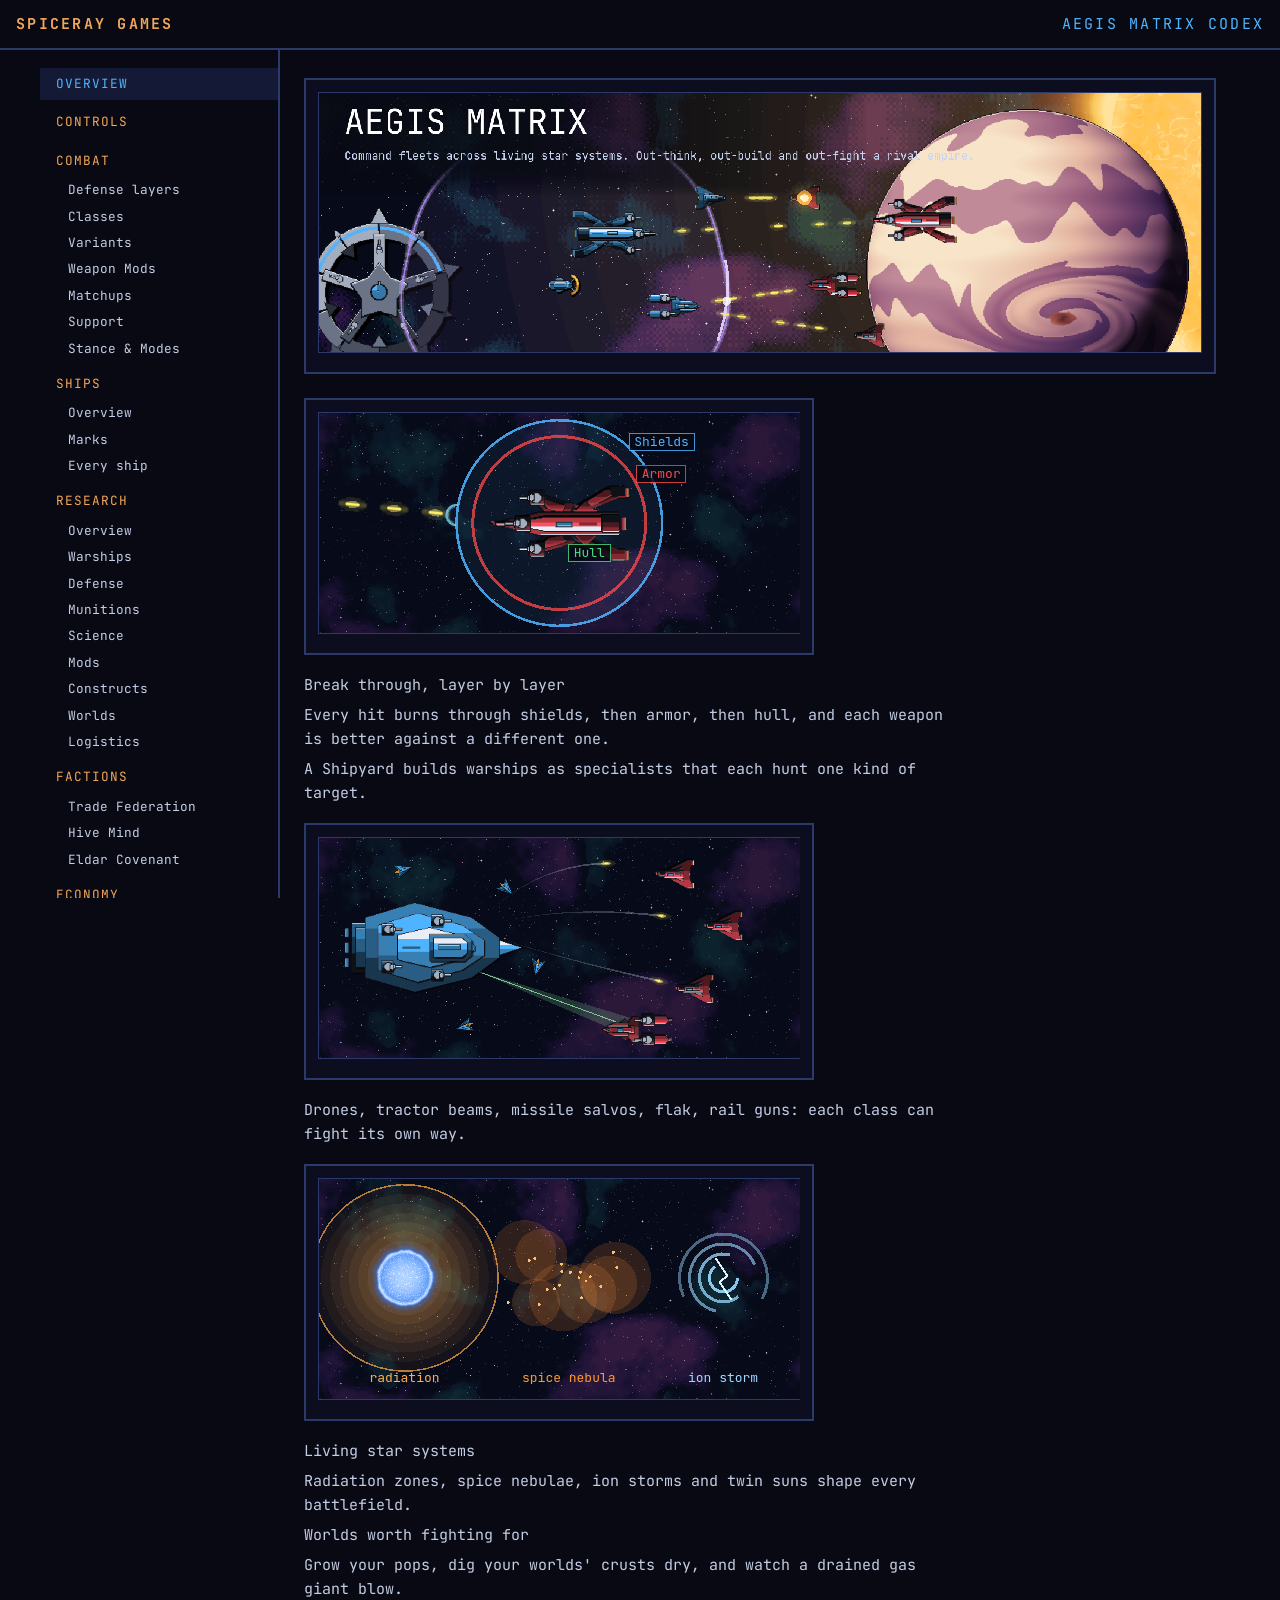
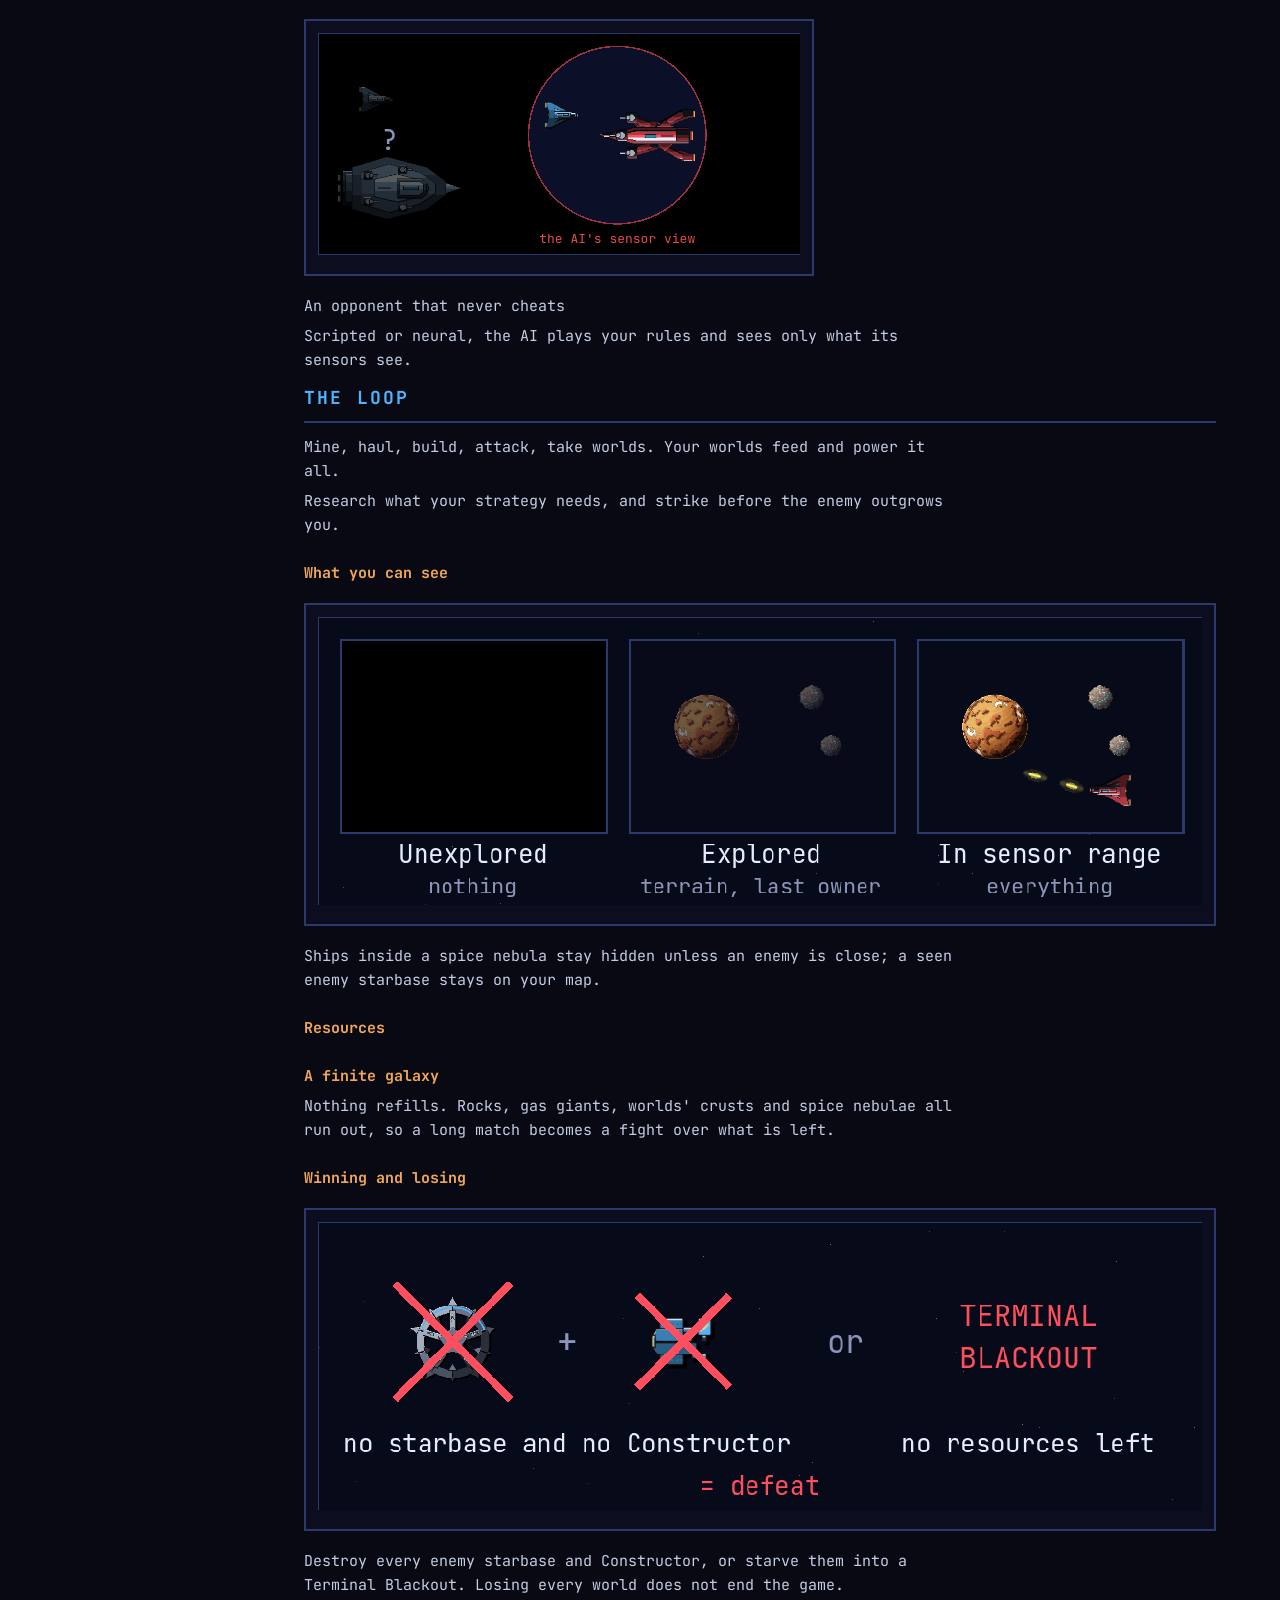
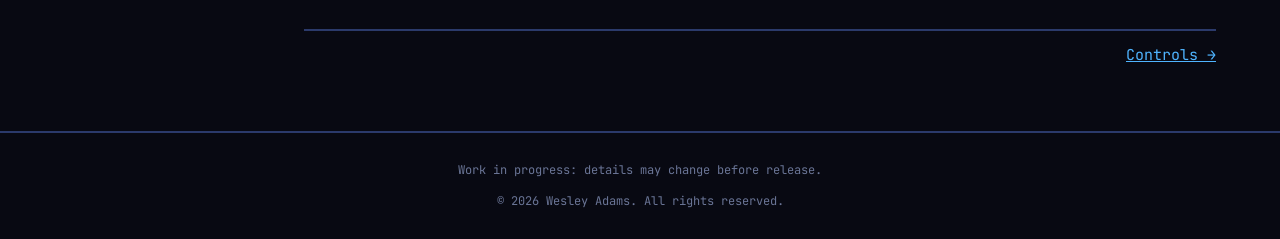
==== codex/index.html @ 81c91ca0 "Add public Codex and fix faction names Co-Authored-By: Claude Opus 5.5 <noreply@anthropic.com>" ====
<!doctype html>
<html lang="en">
<head>
<meta charset="utf-8">
<meta name="viewport" content="width=device-width, initial-scale=1">
<title>Aegis Matrix Codex</title>
<meta name="description" content="The in-game Codex for Aegis Matrix, a pixel-art space RTS by Spiceray Games.">
<style>
@font-face{font-family:"JBM";src:url(../assets/JetBrainsMono.ttf) format("truetype");font-display:swap}
:root{--bg:#080912;--panel:#0c0e1f;--line:#2b3a6b;--accent:#4fb4ff;--text:#c3cde4;--dim:#6a7596;--warm:#f2a65a}
*{box-sizing:border-box}
html,body{margin:0;background:var(--bg);color:var(--text);font:15px/1.6 "JBM",ui-monospace,monospace}
a{color:var(--accent)}
img{image-rendering:pixelated;image-rendering:crisp-edges;max-width:100%;height:auto}
header{display:flex;justify-content:space-between;align-items:center;gap:12px;padding:12px 16px;border-bottom:2px solid var(--line)}
header a.home{color:var(--warm);font-weight:700;letter-spacing:.15em;text-transform:uppercase;text-decoration:none}
header .t{color:var(--accent);text-transform:uppercase;letter-spacing:.15em}
#menu{display:none;background:var(--panel);color:var(--accent);border:2px solid var(--line);font:inherit;padding:4px 10px}
.layout{display:grid;grid-template-columns:240px 1fr;max-width:1200px;margin:0 auto}
nav{border-right:2px solid var(--line);padding:12px 0;max-height:calc(100vh - 52px);overflow:auto;position:sticky;top:0}
nav .sec{display:block;padding:6px 16px;color:var(--warm);text-decoration:none;text-transform:uppercase;letter-spacing:.08em;font-size:.85rem;margin-top:6px}
nav .sub{display:block;padding:3px 16px 3px 28px;color:var(--text);text-decoration:none;font-size:.85rem}
nav a:hover{color:var(--accent)}
nav a.on{background:#141a36;color:var(--accent)}
main{padding:16px 24px 64px;min-width:0}
main h1{color:var(--accent);text-transform:uppercase;letter-spacing:.12em;font-size:1.2rem;border-bottom:2px solid var(--line);padding-bottom:8px}
main h2{color:var(--warm);font-size:1rem;margin:24px 0 6px}
main p{margin:6px 0;max-width:72ch}
.fig{background:var(--panel);border:2px solid var(--line);padding:12px;margin:12px 0;display:inline-block;max-width:100%}
.spr{display:inline-block;vertical-align:middle;margin:4px 8px 4px 0}
.next{margin-top:32px;display:flex;justify-content:space-between;gap:12px;border-top:2px solid var(--line);padding-top:12px}
footer{border-top:2px solid var(--line);padding:16px;text-align:center;color:var(--dim);font-size:.8rem}
@media (max-width:760px){
 .layout{grid-template-columns:1fr}
 #menu{display:inline-block}
 nav{display:none;position:static;max-height:none;border-right:0;border-bottom:2px solid var(--line)}
 nav.open{display:block}
 main{padding:12px 16px 48px}
}
</style>
</head>
<body>
<header>
  <a class="home" href="../">Spiceray Games</a>
  <span class="t">Aegis Matrix Codex</span>
  <button id="menu" aria-expanded="false">Menu</button>
</header>
<div class="layout">
  <nav id="nav"></nav>
  <main id="page"><p>Loading…</p></main>
</div>
<footer>
  <p>Work in progress: details may change before release.</p>
  <p>&copy; 2026 Wesley Adams. All rights reserved.</p>
</footer>
<script>
const SKIP_TEXT = /^(Not available yet\.*…?|BASIC|ADVANCED|EXPERIMENTAL)$/;
let pages = [];
const nav = document.getElementById('nav'), main = document.getElementById('page'), menu = document.getElementById('menu');
menu.onclick = () => { const o = nav.classList.toggle('open'); menu.setAttribute('aria-expanded', o); };

function esc(s){ return s.replace(/[&<>"]/g, c => ({'&':'&amp;','<':'&lt;','>':'&gt;','"':'&quot;'}[c])); }

async function init(){
  const idx = await (await fetch('data/index.json')).json();
  // Drop pages that are only a heading
  const checks = await Promise.all(idx.pages.map(async p => {
    const j = await (await fetch('data/' + p.folder + '/page.json')).json();
    return j.blocks.filter(b => b.type !== 'heading').length ? p : null;
  }));
  pages = checks.filter(Boolean);
  nav.innerHTML = pages.map(p => {
    const top = !p.id.includes('/');
    return `<a class="${top ? 'sec' : 'sub'}" href="#${p.id}" data-id="${p.id}">${esc(p.title)}</a>`;
  }).join('');
  window.onhashchange = show;
  show();
}

async function show(){
  const id = decodeURIComponent(location.hash.slice(1)) || pages[0].id;
  const i = Math.max(0, pages.findIndex(p => p.id === id));
  const p = pages[i];
  const j = await (await fetch('data/' + p.folder + '/page.json')).json();
  const base = 'data/' + p.folder + '/';
  let html = '', first = true;
  for (const b of j.blocks) {
    if (b.type === 'heading') {
      html += first ? `<h1>${esc(b.text)}</h1>` : `<h2>${esc(b.text)}</h2>`;
      first = false;
    } else if (b.type === 'text') {
      if (!SKIP_TEXT.test(b.text.trim())) html += `<p>${esc(b.text)}</p>`;
    } else if (b.type === 'image') {
      html += `<div class="fig"><img src="${base + b.src}" alt=""></div>`;
    } else if (b.type === 'sprite' && b.w > 0 && b.h > 0) {
      html += `<img class="spr" src="${base + b.src}" width="${b.w}" height="${b.h}" alt="">`;
    }
  }
  if (first) html = `<h1>${esc(p.title)}</h1>` + html;
  const prev = pages[i-1], next = pages[i+1];
  html += `<div class="next"><span>${prev ? `<a href="#${prev.id}">&larr; ${esc(prev.title)}</a>` : ''}</span><span>${next ? `<a href="#${next.id}">${esc(next.title)} &rarr;</a>` : ''}</span></div>`;
  main.innerHTML = html;
  document.title = p.title + ' – Aegis Matrix Codex';
  nav.querySelectorAll('a').forEach(a => a.classList.toggle('on', a.dataset.id === p.id));
  nav.classList.remove('open'); menu.setAttribute('aria-expanded', false);
  window.scrollTo(0, 0);
}
init();
</script>
</body>
</html>
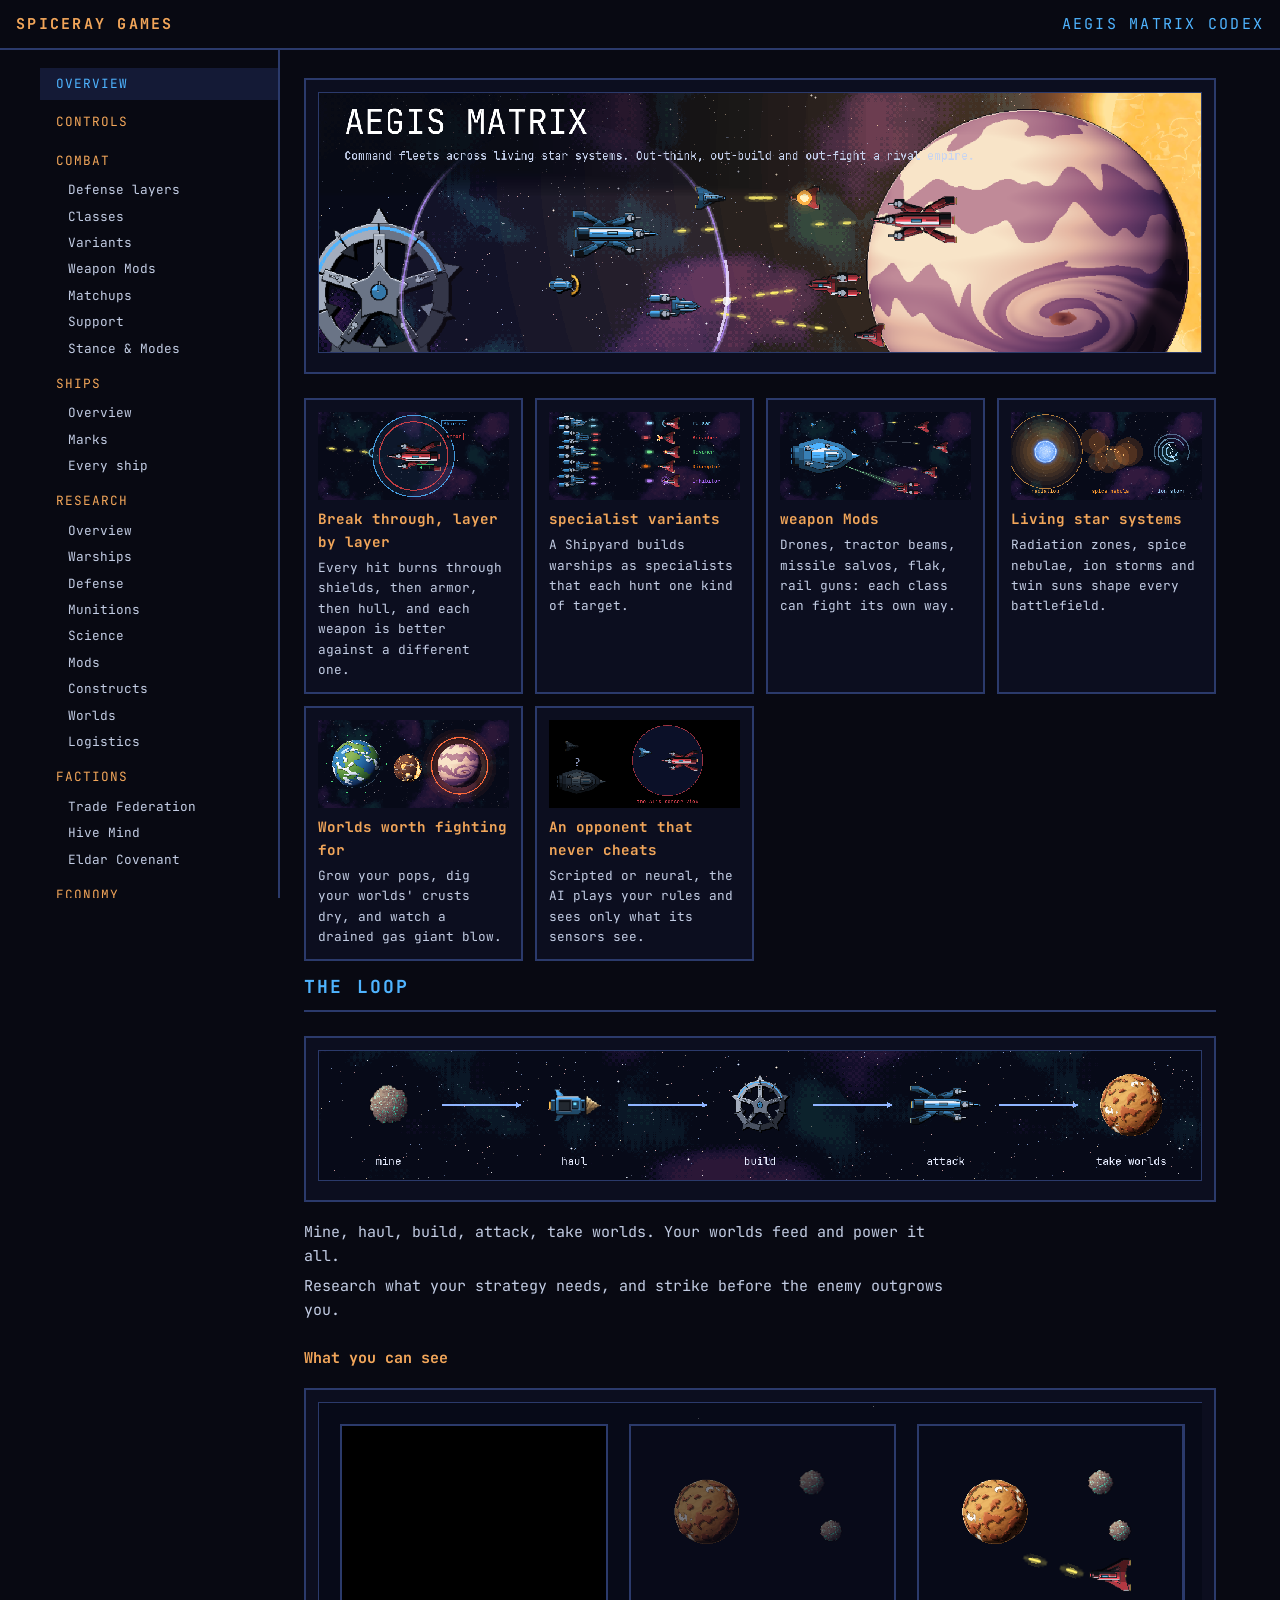
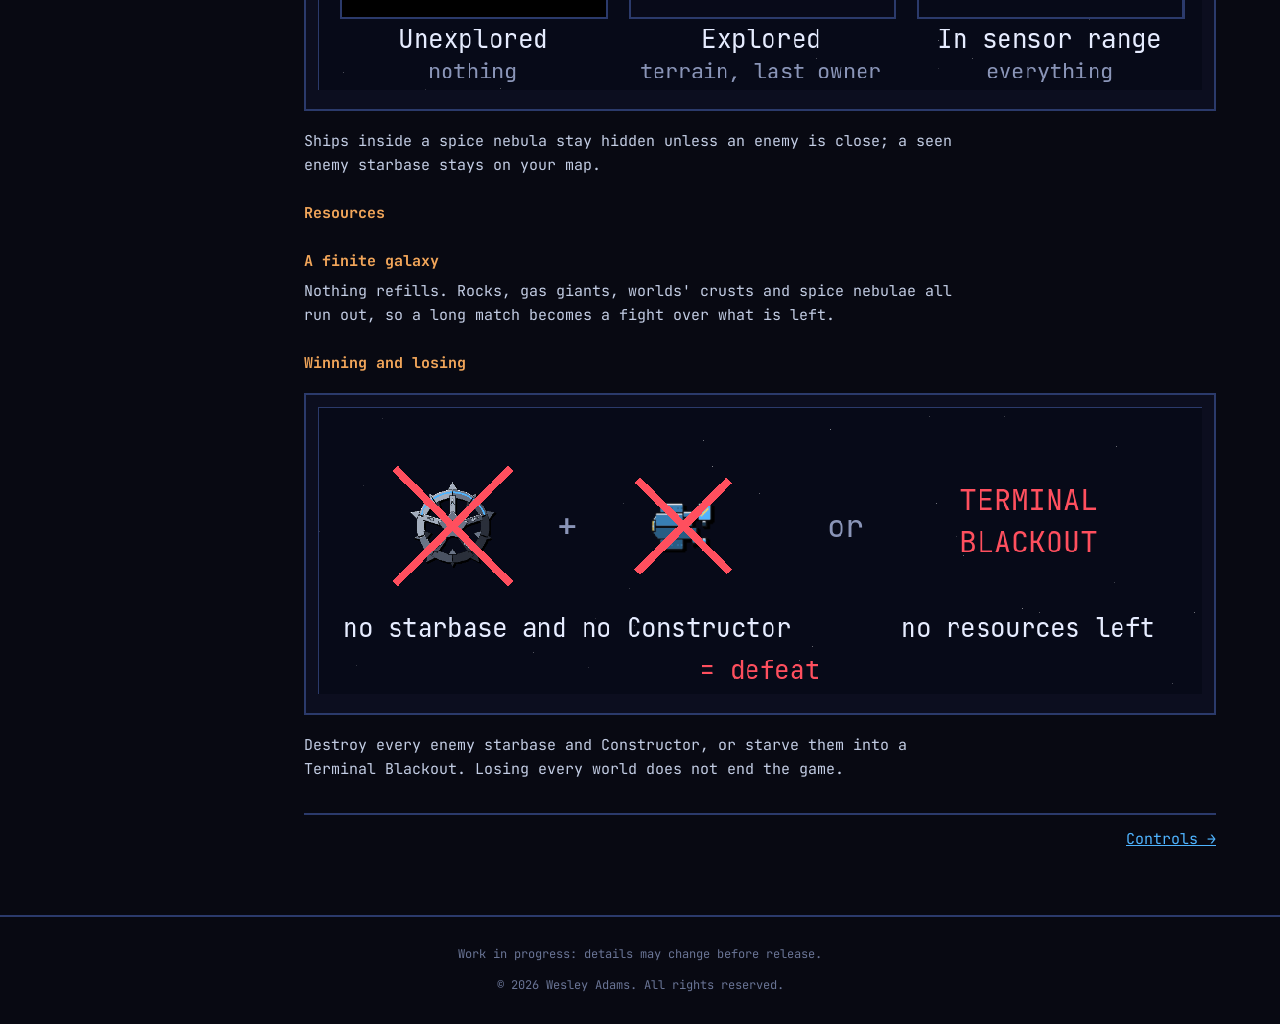
==== commit 128d8847: "Codex v2: cards, stacks, bonuses (local, not yet published) Co-Authored-By: Claude Opus 5.5 <noreply" ====
--- a/codex/index.html
+++ b/codex/index.html
@@ -28,6 +28,18 @@
 main p{margin:6px 0;max-width:72ch}
 .fig{background:var(--panel);border:2px solid var(--line);padding:12px;margin:12px 0;display:inline-block;max-width:100%}
 .spr{display:inline-block;vertical-align:middle;margin:4px 8px 4px 0}
+.cards,.stacks,.bonuses{display:grid;gap:12px;margin:12px 0}
+.cards{grid-template-columns:repeat(auto-fill,minmax(200px,1fr))}
+.stacks{grid-template-columns:repeat(auto-fill,minmax(300px,1fr))}
+.bonuses{grid-template-columns:repeat(auto-fill,minmax(220px,1fr))}
+.card{background:var(--panel);border:2px solid var(--line);padding:12px}
+.card img{display:block;margin:0 auto 8px;max-height:128px;width:auto}
+.card h3{margin:0 0 4px;font-size:.95rem;color:var(--warm)}
+.card p{margin:0;font-size:.85rem}
+.stack{display:flex;gap:12px;align-items:flex-start}
+.stack img{margin:0;width:48px;height:48px;flex:none}
+.era{color:var(--dim);font-size:.75rem;text-transform:uppercase;margin-left:6px}
+.tiers{color:var(--accent);font-size:.8rem;margin-bottom:4px}
 .next{margin-top:32px;display:flex;justify-content:space-between;gap:12px;border-top:2px solid var(--line);padding-top:12px}
 footer{border-top:2px solid var(--line);padding:16px;text-align:center;color:var(--dim);font-size:.8rem}
 @media (max-width:760px){
@@ -83,19 +95,29 @@
   const p = pages[i];
   const j = await (await fetch('data/' + p.folder + '/page.json')).json();
   const base = 'data/' + p.folder + '/';
-  let html = '', first = true;
+  let html = '', first = true, grid = null;
+  const GRID = {card: 'cards', stack: 'stacks', bonus: 'bonuses'};
   for (const b of j.blocks) {
-    if (b.type === 'heading') {
+    const g = GRID[b.type] || null;
+    if (grid !== g) { if (grid) html += '</div>'; if (g) html += `<div class="${g}">`; grid = g; }
+    if (b.type === 'card') {
+      html += `<div class="card">${b.src ? `<img src="${base + b.src}" alt="">` : ''}<h3>${esc(b.title)}</h3><p>${esc(b.text || '')}</p></div>`;
+    } else if (b.type === 'stack') {
+      html += `<div class="card stack">${b.src ? `<img src="${base + b.src}" alt="">` : ''}<div><h3>${esc(b.line)} <span class="era">${esc(b.era || '')}</span></h3><div class="tiers">${(b.techs || []).map(esc).join(' &rarr; ')}</div><p>${esc(b.text || '')}</p></div></div>`;
+    } else if (b.type === 'bonus') {
+      html += `<div class="card bonus"><h3>${esc(b.slot)}</h3><p>${esc(b.text)}</p></div>`;
+    } else if (b.type === 'heading') {
       html += first ? `<h1>${esc(b.text)}</h1>` : `<h2>${esc(b.text)}</h2>`;
       first = false;
     } else if (b.type === 'text') {
-      if (!SKIP_TEXT.test(b.text.trim())) html += `<p>${esc(b.text)}</p>`;
+      if (!SKIP_TEXT.test(b.text.trim())) html += b.text.split('\n').filter(s => s.trim()).map(s => `<p>${esc(s)}</p>`).join('');
     } else if (b.type === 'image') {
       html += `<div class="fig"><img src="${base + b.src}" alt=""></div>`;
     } else if (b.type === 'sprite' && b.w > 0 && b.h > 0) {
       html += `<img class="spr" src="${base + b.src}" width="${b.w}" height="${b.h}" alt="">`;
     }
   }
+  if (grid) html += '</div>';
   if (first) html = `<h1>${esc(p.title)}</h1>` + html;
   const prev = pages[i-1], next = pages[i+1];
   html += `<div class="next"><span>${prev ? `<a href="#${prev.id}">&larr; ${esc(prev.title)}</a>` : ''}</span><span>${next ? `<a href="#${next.id}">${esc(next.title)} &rarr;</a>` : ''}</span></div>`;
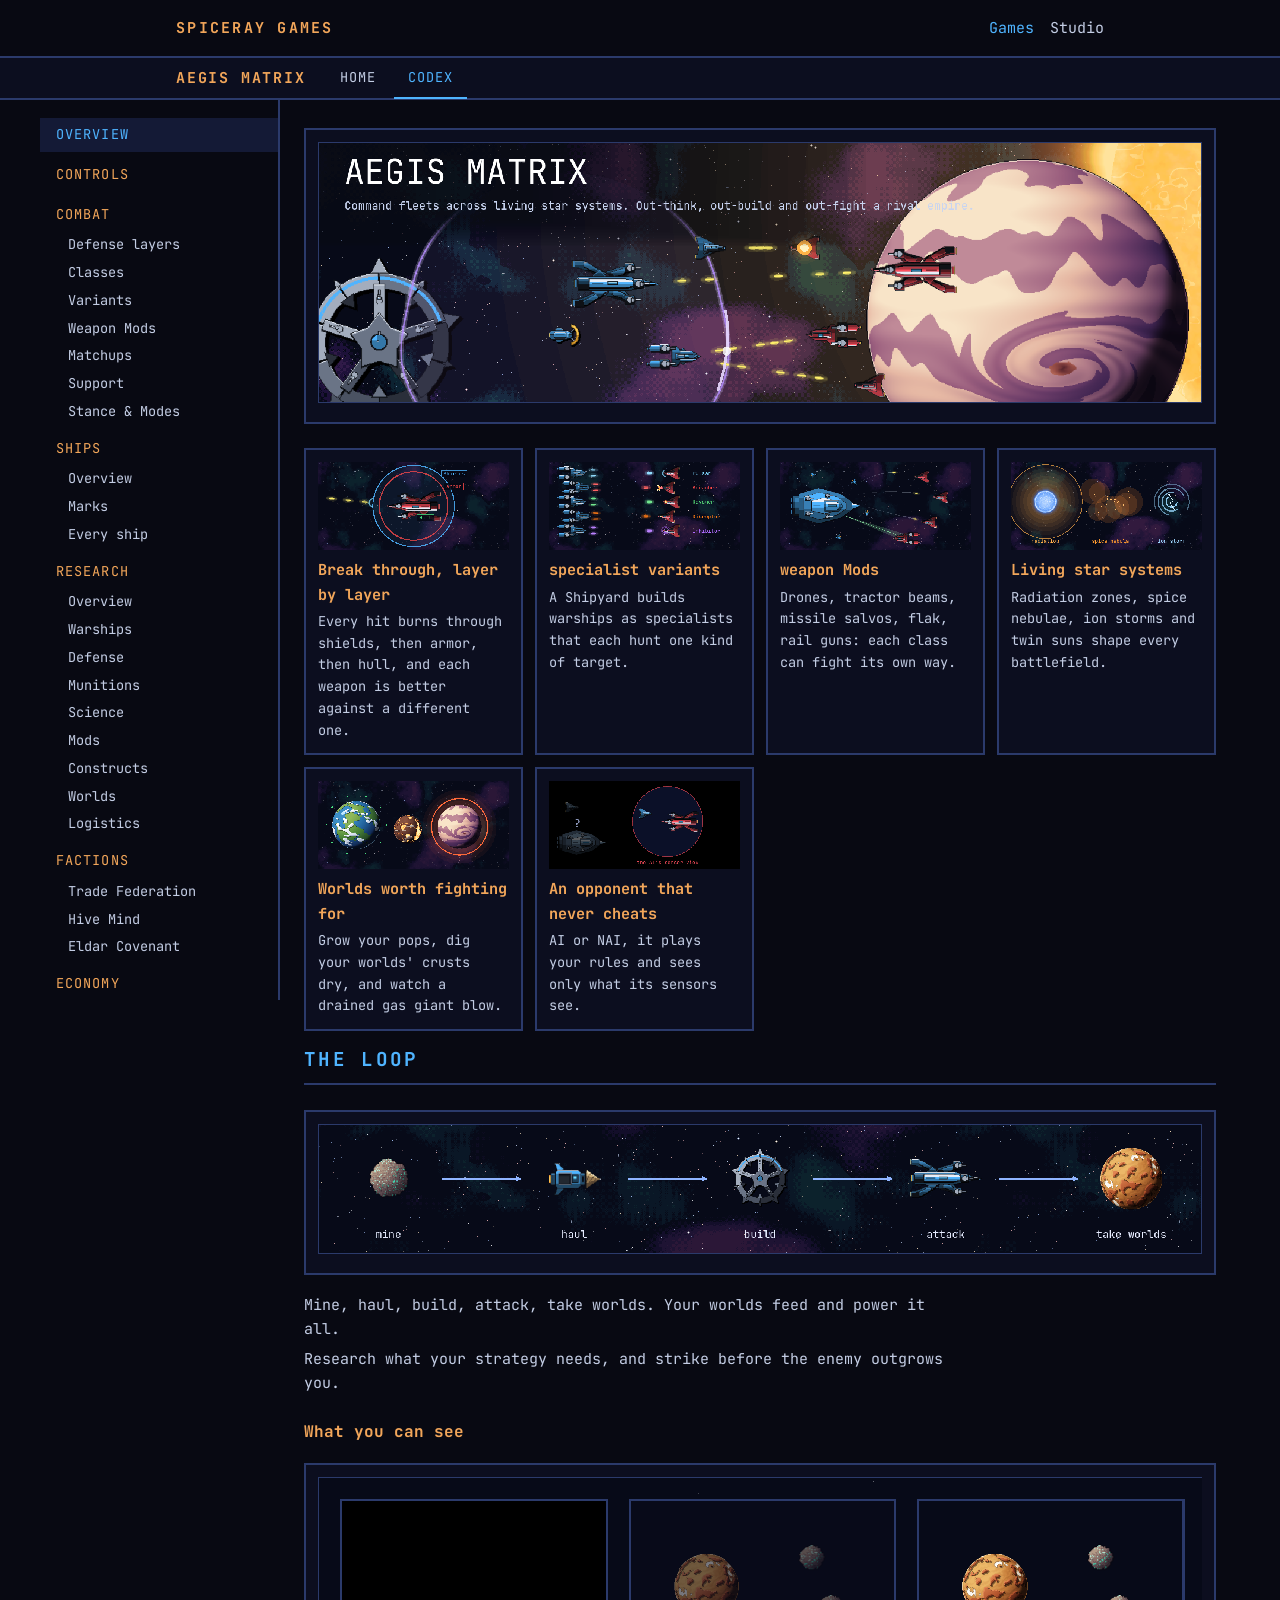
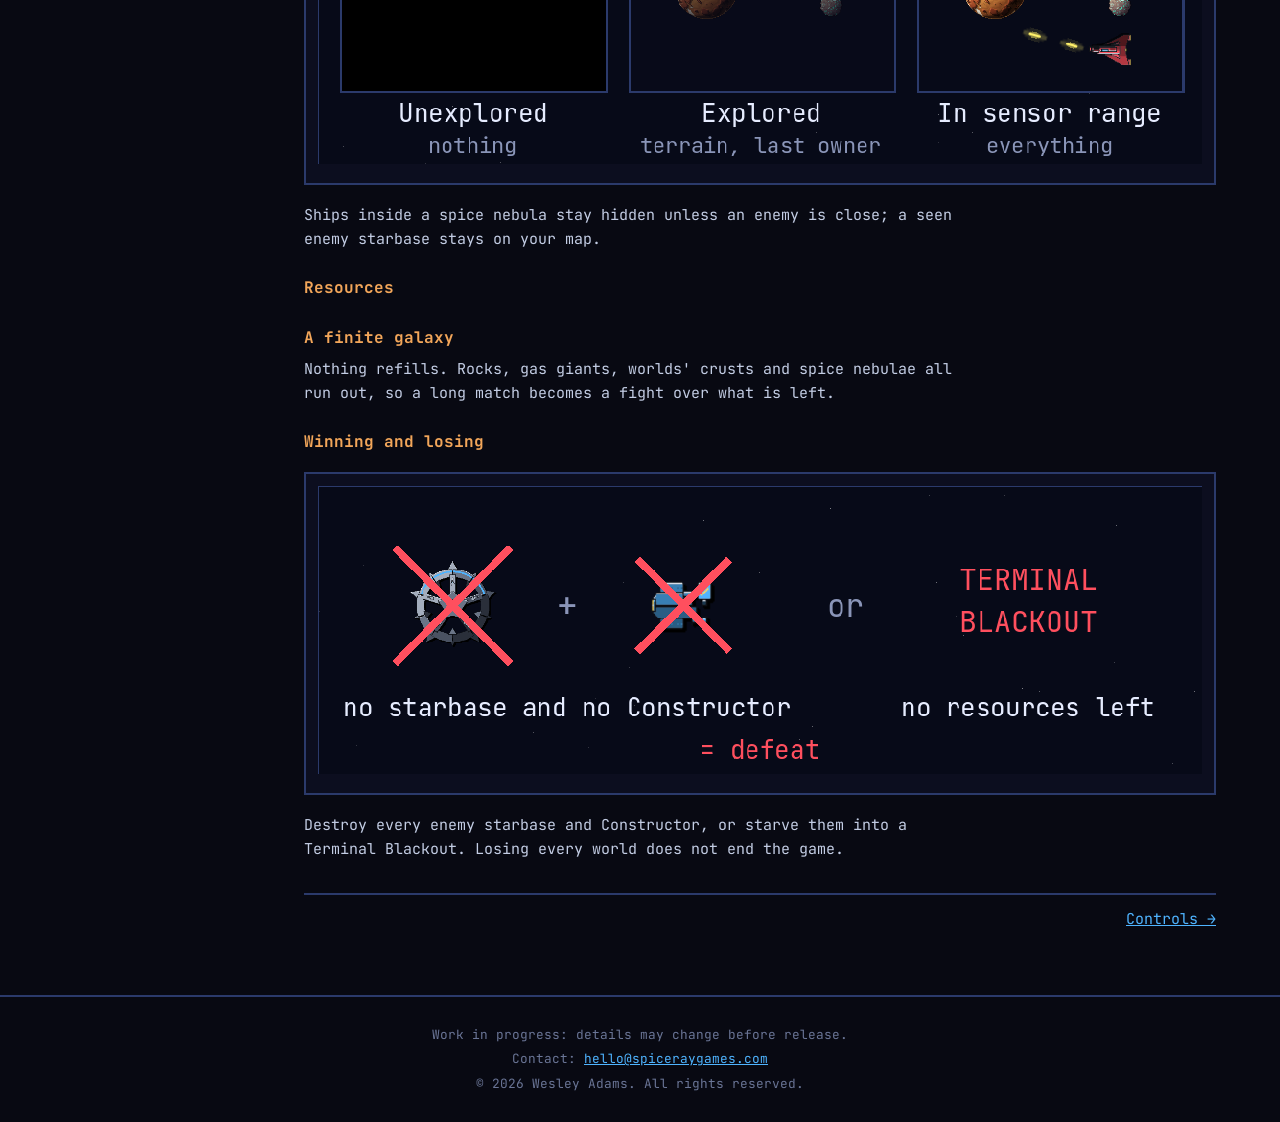
==== commit e706e209: "Restructure site: Home, Games > Aegis Matrix (Home/Codex tabs), Studio; redirect old /codex/ Co-Auth" ====
--- a/codex/index.html
+++ b/codex/index.html
@@ -1,133 +1,7 @@
 <!doctype html>
-<html lang="en">
-<head>
-<meta charset="utf-8">
-<meta name="viewport" content="width=device-width, initial-scale=1">
+<html lang="en"><head><meta charset="utf-8">
 <title>Aegis Matrix Codex</title>
-<meta name="description" content="The in-game Codex for Aegis Matrix, a pixel-art space RTS by Spiceray Games.">
-<style>
-@font-face{font-family:"JBM";src:url(../assets/JetBrainsMono.ttf) format("truetype");font-display:swap}
-:root{--bg:#080912;--panel:#0c0e1f;--line:#2b3a6b;--accent:#4fb4ff;--text:#c3cde4;--dim:#6a7596;--warm:#f2a65a}
-*{box-sizing:border-box}
-html,body{margin:0;background:var(--bg);color:var(--text);font:15px/1.6 "JBM",ui-monospace,monospace}
-a{color:var(--accent)}
-img{image-rendering:pixelated;image-rendering:crisp-edges;max-width:100%;height:auto}
-header{display:flex;justify-content:space-between;align-items:center;gap:12px;padding:12px 16px;border-bottom:2px solid var(--line)}
-header a.home{color:var(--warm);font-weight:700;letter-spacing:.15em;text-transform:uppercase;text-decoration:none}
-header .t{color:var(--accent);text-transform:uppercase;letter-spacing:.15em}
-#menu{display:none;background:var(--panel);color:var(--accent);border:2px solid var(--line);font:inherit;padding:4px 10px}
-.layout{display:grid;grid-template-columns:240px 1fr;max-width:1200px;margin:0 auto}
-nav{border-right:2px solid var(--line);padding:12px 0;max-height:calc(100vh - 52px);overflow:auto;position:sticky;top:0}
-nav .sec{display:block;padding:6px 16px;color:var(--warm);text-decoration:none;text-transform:uppercase;letter-spacing:.08em;font-size:.85rem;margin-top:6px}
-nav .sub{display:block;padding:3px 16px 3px 28px;color:var(--text);text-decoration:none;font-size:.85rem}
-nav a:hover{color:var(--accent)}
-nav a.on{background:#141a36;color:var(--accent)}
-main{padding:16px 24px 64px;min-width:0}
-main h1{color:var(--accent);text-transform:uppercase;letter-spacing:.12em;font-size:1.2rem;border-bottom:2px solid var(--line);padding-bottom:8px}
-main h2{color:var(--warm);font-size:1rem;margin:24px 0 6px}
-main p{margin:6px 0;max-width:72ch}
-.fig{background:var(--panel);border:2px solid var(--line);padding:12px;margin:12px 0;display:inline-block;max-width:100%}
-.spr{display:inline-block;vertical-align:middle;margin:4px 8px 4px 0}
-.cards,.stacks,.bonuses{display:grid;gap:12px;margin:12px 0}
-.cards{grid-template-columns:repeat(auto-fill,minmax(200px,1fr))}
-.stacks{grid-template-columns:repeat(auto-fill,minmax(300px,1fr))}
-.bonuses{grid-template-columns:repeat(auto-fill,minmax(220px,1fr))}
-.card{background:var(--panel);border:2px solid var(--line);padding:12px}
-.card img{display:block;margin:0 auto 8px;max-height:128px;width:auto}
-.card h3{margin:0 0 4px;font-size:.95rem;color:var(--warm)}
-.card p{margin:0;font-size:.85rem}
-.stack{display:flex;gap:12px;align-items:flex-start}
-.stack img{margin:0;width:48px;height:48px;flex:none}
-.era{color:var(--dim);font-size:.75rem;text-transform:uppercase;margin-left:6px}
-.tiers{color:var(--accent);font-size:.8rem;margin-bottom:4px}
-.next{margin-top:32px;display:flex;justify-content:space-between;gap:12px;border-top:2px solid var(--line);padding-top:12px}
-footer{border-top:2px solid var(--line);padding:16px;text-align:center;color:var(--dim);font-size:.8rem}
-@media (max-width:760px){
- .layout{grid-template-columns:1fr}
- #menu{display:inline-block}
- nav{display:none;position:static;max-height:none;border-right:0;border-bottom:2px solid var(--line)}
- nav.open{display:block}
- main{padding:12px 16px 48px}
-}
-</style>
-</head>
-<body>
-<header>
-  <a class="home" href="../">Spiceray Games</a>
-  <span class="t">Aegis Matrix Codex</span>
-  <button id="menu" aria-expanded="false">Menu</button>
-</header>
-<div class="layout">
-  <nav id="nav"></nav>
-  <main id="page"><p>Loading…</p></main>
-</div>
-<footer>
-  <p>Work in progress: details may change before release.</p>
-  <p>&copy; 2026 Wesley Adams. All rights reserved.</p>
-</footer>
-<script>
-const SKIP_TEXT = /^(Not available yet\.*…?|BASIC|ADVANCED|EXPERIMENTAL)$/;
-let pages = [];
-const nav = document.getElementById('nav'), main = document.getElementById('page'), menu = document.getElementById('menu');
-menu.onclick = () => { const o = nav.classList.toggle('open'); menu.setAttribute('aria-expanded', o); };
-
-function esc(s){ return s.replace(/[&<>"]/g, c => ({'&':'&amp;','<':'&lt;','>':'&gt;','"':'&quot;'}[c])); }
-
-async function init(){
-  const idx = await (await fetch('data/index.json')).json();
-  // Drop pages that are only a heading
-  const checks = await Promise.all(idx.pages.map(async p => {
-    const j = await (await fetch('data/' + p.folder + '/page.json')).json();
-    return j.blocks.filter(b => b.type !== 'heading').length ? p : null;
-  }));
-  pages = checks.filter(Boolean);
-  nav.innerHTML = pages.map(p => {
-    const top = !p.id.includes('/');
-    return `<a class="${top ? 'sec' : 'sub'}" href="#${p.id}" data-id="${p.id}">${esc(p.title)}</a>`;
-  }).join('');
-  window.onhashchange = show;
-  show();
-}
-
-async function show(){
-  const id = decodeURIComponent(location.hash.slice(1)) || pages[0].id;
-  const i = Math.max(0, pages.findIndex(p => p.id === id));
-  const p = pages[i];
-  const j = await (await fetch('data/' + p.folder + '/page.json')).json();
-  const base = 'data/' + p.folder + '/';
-  let html = '', first = true, grid = null;
-  const GRID = {card: 'cards', stack: 'stacks', bonus: 'bonuses'};
-  for (const b of j.blocks) {
-    const g = GRID[b.type] || null;
-    if (grid !== g) { if (grid) html += '</div>'; if (g) html += `<div class="${g}">`; grid = g; }
-    if (b.type === 'card') {
-      html += `<div class="card">${b.src ? `<img src="${base + b.src}" alt="">` : ''}<h3>${esc(b.title)}</h3><p>${esc(b.text || '')}</p></div>`;
-    } else if (b.type === 'stack') {
-      html += `<div class="card stack">${b.src ? `<img src="${base + b.src}" alt="">` : ''}<div><h3>${esc(b.line)} <span class="era">${esc(b.era || '')}</span></h3><div class="tiers">${(b.techs || []).map(esc).join(' &rarr; ')}</div><p>${esc(b.text || '')}</p></div></div>`;
-    } else if (b.type === 'bonus') {
-      html += `<div class="card bonus"><h3>${esc(b.slot)}</h3><p>${esc(b.text)}</p></div>`;
-    } else if (b.type === 'heading') {
-      html += first ? `<h1>${esc(b.text)}</h1>` : `<h2>${esc(b.text)}</h2>`;
-      first = false;
-    } else if (b.type === 'text') {
-      if (!SKIP_TEXT.test(b.text.trim())) html += b.text.split('\n').filter(s => s.trim()).map(s => `<p>${esc(s)}</p>`).join('');
-    } else if (b.type === 'image') {
-      html += `<div class="fig"><img src="${base + b.src}" alt=""></div>`;
-    } else if (b.type === 'sprite' && b.w > 0 && b.h > 0) {
-      html += `<img class="spr" src="${base + b.src}" width="${b.w}" height="${b.h}" alt="">`;
-    }
-  }
-  if (grid) html += '</div>';
-  if (first) html = `<h1>${esc(p.title)}</h1>` + html;
-  const prev = pages[i-1], next = pages[i+1];
-  html += `<div class="next"><span>${prev ? `<a href="#${prev.id}">&larr; ${esc(prev.title)}</a>` : ''}</span><span>${next ? `<a href="#${next.id}">${esc(next.title)} &rarr;</a>` : ''}</span></div>`;
-  main.innerHTML = html;
-  document.title = p.title + ' – Aegis Matrix Codex';
-  nav.querySelectorAll('a').forEach(a => a.classList.toggle('on', a.dataset.id === p.id));
-  nav.classList.remove('open'); menu.setAttribute('aria-expanded', false);
-  window.scrollTo(0, 0);
-}
-init();
-</script>
-</body>
-</html>
+<link rel="canonical" href="/games/aegis-matrix/codex/">
+<script>location.replace('/games/aegis-matrix/codex/' + location.hash)</script>
+<meta http-equiv="refresh" content="0; url=/games/aegis-matrix/codex/">
+</head><body><p>The Codex has moved: <a href="/games/aegis-matrix/codex/">Aegis Matrix Codex</a>.</p></body></html>
